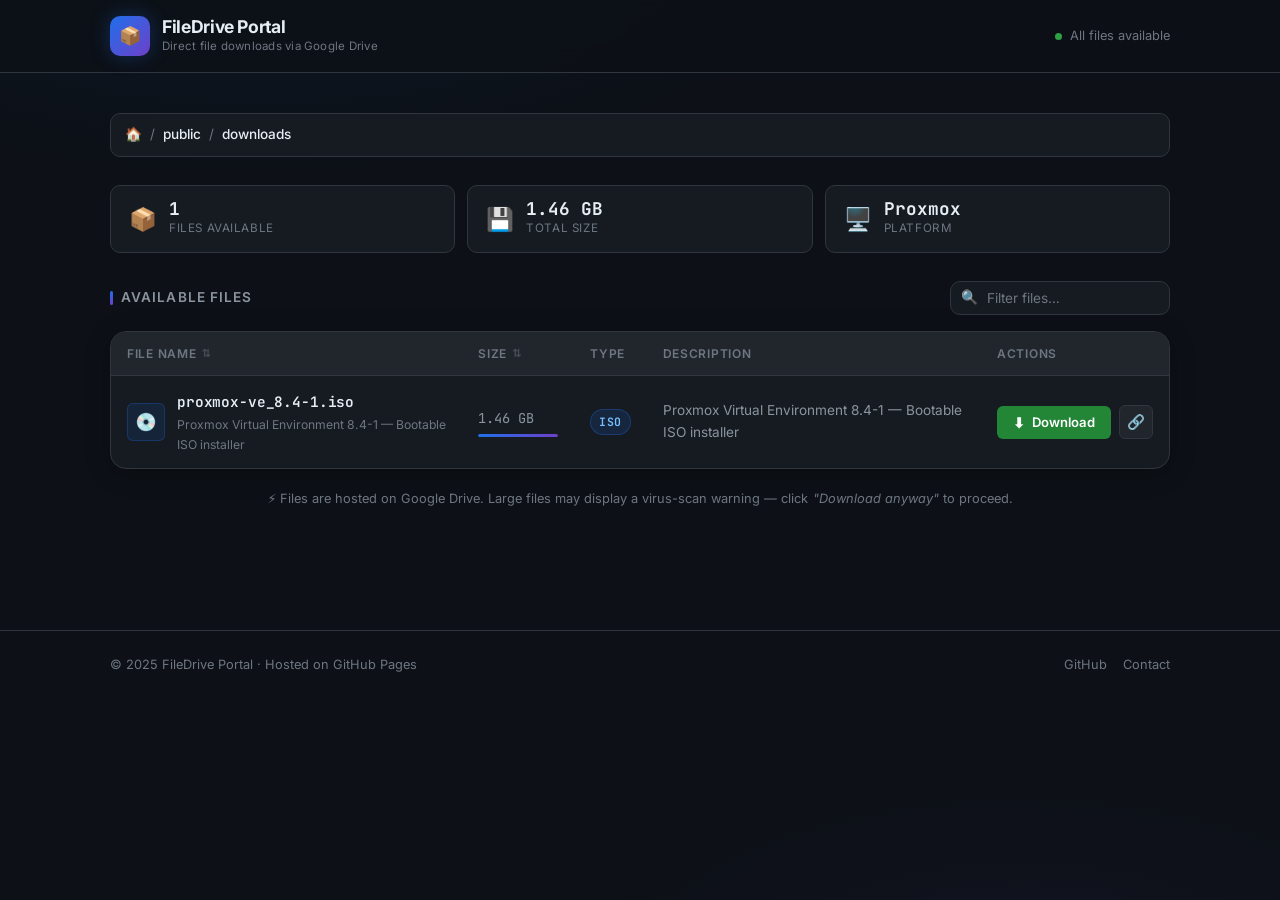
==== index.html @ 07fb058c "Add files via upload" ====
<!DOCTYPE html>
<html lang="en">
<head>
  <!-- ============================================================
       FileDrive Portal — index.html
       A modern HFS-style file download landing page for GitHub Pages
       Files are served via Google Drive direct-download links.

       HOW TO USE:
       1. Upload your files to Google Drive
       2. Share each file → "Anyone with the link"
       3. Copy the File ID from the share URL:
          https://drive.google.com/file/d/FILE_ID/view
       4. Paste FILE_IDs into js/main.js → FILES array
       ============================================================ -->
  <meta charset="UTF-8" />
  <meta name="viewport" content="width=device-width, initial-scale=1.0" />
  <meta http-equiv="X-UA-Compatible" content="IE=edge" />

  <!-- ── SEO ─────────────────────────────────────────────────── -->
  <title>Proxmox ISO — FileDrive Portal</title>
  <meta name="description"
    content="Download Proxmox Virtual Environment 8.4-1 ISO installer. Hosted on Google Drive." />
  <meta name="keywords" content="file download, ISO download, Google Drive, Windows ISO, Ubuntu ISO" />
  <meta name="robots" content="index, follow" />
  <link rel="canonical" href="https://YOUR_USERNAME.github.io/YOUR_REPO/" />

  <!-- ── Open Graph / Social Preview ─────────────────────────── -->
  <meta property="og:type"        content="website" />
  <meta property="og:title"       content="FileDrive Portal — File Downloads" />
  <meta property="og:description" content="Fast file downloads hosted via Google Drive." />
  <meta property="og:url"         content="https://YOUR_USERNAME.github.io/YOUR_REPO/" />

  <!-- ── Favicon (emoji fallback, replace with real icon) ────── -->
  <link rel="icon" href="data:image/svg+xml,<svg xmlns='http://www.w3.org/2000/svg' viewBox='0 0 100 100'><text y='.9em' font-size='90'>📁</text></svg>" />

  <!-- ── Fonts (preconnect for speed) ────────────────────────── -->
  <link rel="preconnect" href="https://fonts.googleapis.com" />
  <link rel="preconnect" href="https://fonts.gstatic.com" crossorigin />

  <!-- ── Stylesheets ──────────────────────────────────────────── -->
  <link rel="stylesheet" href="css/style.css" />
  <link rel="stylesheet" href="css/animations.css" />
</head>

<body>

  <!-- ════════════════════════════════════════════════════════════
       SITE HEADER
  ════════════════════════════════════════════════════════════ -->
  <header class="site-header" role="banner">
    <div class="header-inner">

      <!-- Logo — EVE-NG Images portal -->
      <a href="/" class="logo-area" aria-label="FileDrive Portal Home">
        <div class="logo-icon" aria-hidden="true">📦</div>
        <div class="logo-text">
          <span class="logo-name">FileDrive Portal</span>
          <span class="logo-tagline">Direct file downloads via Google Drive</span>
        </div>
      </a>

      <!-- Live status indicator -->
      <div class="header-meta" aria-label="Server status">
        <span class="status-dot" aria-hidden="true"></span>
        <span>All files available</span>
      </div>

    </div>
  </header><!-- /site-header -->


  <!-- ════════════════════════════════════════════════════════════
       MAIN CONTENT
  ════════════════════════════════════════════════════════════ -->
  <main class="main-content" role="main">
    <div class="page-wrapper">

      <!-- ── Breadcrumb / Path Bar ─────────────────────────── -->
      <nav class="path-bar" aria-label="Current path">
        <span aria-hidden="true">🏠</span>
        <span aria-hidden="true">/</span>
        <span class="path-current">public</span>
        <span aria-hidden="true">/</span>
        <span class="path-current">downloads</span>
      </nav>

      <!-- ── Stats Strip ──────────────────────────────────── -->
      <div class="stats-strip" role="region" aria-label="Repository statistics">

        <div class="stat-card">
          <span class="stat-icon" aria-hidden="true">📦</span>
          <div class="stat-info">
            <span class="stat-value" id="stat-count">1</span>
            <span class="stat-label">Files Available</span>
          </div>
        </div>

        <div class="stat-card">
          <span class="stat-icon" aria-hidden="true">💾</span>
          <div class="stat-info">
            <span class="stat-value" id="stat-size">1.46 GB</span>
            <span class="stat-label">Total Size</span>
          </div>
        </div>

        <div class="stat-card">
          <span class="stat-icon" aria-hidden="true">🖥️</span>
          <div class="stat-info">
            <span class="stat-value">Proxmox</span>
            <span class="stat-label">Platform</span>
          </div>
        </div>

      </div><!-- /stats-strip -->


      <!-- ── Section Header + Search ──────────────────────── -->
      <div class="section-header">
        <h1 class="section-title">Available Files</h1>

        <div class="search-wrap" role="search">
          <span class="search-icon" aria-hidden="true">🔍</span>
          <input
            type="search"
            id="search-input"
            class="search-input"
            placeholder="Filter files…"
            aria-label="Search files"
            autocomplete="off"
            spellcheck="false"
          />
        </div>
      </div>


      <!-- ── File Table ────────────────────────────────────── -->
      <!--
        STRUCTURE NOTE:
        - Table rows are rendered dynamically by js/main.js
        - To add/remove files, edit the FILES array in js/main.js
        - Each row has data-label attrs for mobile card layout
      -->
      <div class="file-table-wrapper" role="region" aria-label="File list">
        <table class="file-table" aria-label="Downloadable files">
          <thead>
            <tr>
              <!-- data-sort enables click-to-sort via main.js -->
              <th scope="col" data-sort="name">
                <div class="th-inner">
                  File Name <span class="sort-icon" aria-hidden="true">⇅</span>
                </div>
              </th>
              <th scope="col" data-sort="size">
                <div class="th-inner">
                  Size <span class="sort-icon" aria-hidden="true">⇅</span>
                </div>
              </th>
              <th scope="col" class="col-type">Type</th>
              <!-- col-desc is hidden on screens < 900px via CSS -->
              <th scope="col" class="col-desc">Description</th>
              <th scope="col">Actions</th>
            </tr>
          </thead>
          <tbody id="file-table-body">
            <!-- Rows inserted here by main.js → populateTable() -->
            <!-- Fallback for JS-disabled browsers: -->
            <tr>
              <td colspan="5" style="text-align:center;padding:32px;color:var(--text-muted);">
                Loading files… (requires JavaScript)
              </td>
            </tr>
          </tbody>
        </table>

        <!-- No search results message -->
        <div class="no-results" id="no-results" role="status" aria-live="polite">
          <div class="nr-icon" aria-hidden="true">🔎</div>
          <p>No files match your search.</p>
        </div>

      </div><!-- /file-table-wrapper -->


      <!-- ── Usage Notice ──────────────────────────────────── -->
      <p style="margin-top:20px;font-size:0.8rem;color:var(--text-muted);text-align:center;">
        ⚡ Files are hosted on Google Drive.
        Large files may display a virus-scan warning — click <em>"Download anyway"</em> to proceed.
      </p>

    </div><!-- /page-wrapper -->
  </main><!-- /main-content -->


  <!-- ════════════════════════════════════════════════════════════
       SITE FOOTER
  ════════════════════════════════════════════════════════════ -->
  <footer class="site-footer" role="contentinfo">
    <div class="footer-inner">
      <span>© 2025 FileDrive Portal · Hosted on GitHub Pages</span>
      <nav class="footer-links" aria-label="Footer links">
        <a href="https://github.com/YOUR_USERNAME/YOUR_REPO" rel="noopener noreferrer">GitHub</a>
        <a href="mailto:your@email.com">Contact</a>
      </nav>
    </div>
  </footer>

  <!-- ── Scripts ──────────────────────────────────────────── -->
  <!-- main.js loaded at end of body for best performance -->
  <script src="js/main.js" defer></script>

</body>
</html>
---- css/style.css ----
/* ============================================================
   FileDrive Portal — style.css
   Modern, dark-themed HFS-style file download portal
   ============================================================ */

/* ── Google Fonts ─────────────────────────────────────────── */
@import url('https://fonts.googleapis.com/css2?family=Inter:wght@300;400;500;600;700&family=JetBrains+Mono:wght@400;500&display=swap');

/* ── CSS Custom Properties (Design Tokens) ────────────────── */
:root {
  /* Colors */
  --bg-primary:      #0d1117;
  --bg-secondary:    #161b22;
  --bg-tertiary:     #21262d;
  --bg-card:         #1c2128;
  --border-color:    #30363d;
  --border-subtle:   #21262d;

  --text-primary:    #e6edf3;
  --text-secondary:  #8b949e;
  --text-muted:      #6e7681;
  --text-accent:     #58a6ff;

  --accent-blue:     #1f6feb;
  --accent-blue-h:   #388bfd;
  --accent-green:    #238636;
  --accent-green-h:  #2ea043;
  --accent-purple:   #6e40c9;
  --accent-orange:   #d29922;

  --glow-blue:       rgba(31, 111, 235, 0.3);
  --glow-green:      rgba(35, 134, 54, 0.4);

  /* Spacing */
  --radius-sm:  6px;
  --radius-md:  10px;
  --radius-lg:  16px;
  --radius-xl:  24px;

  /* Transitions */
  --transition-fast:   150ms ease;
  --transition-base:   250ms ease;
  --transition-slow:   400ms ease;
}

/* ── Reset & Base ─────────────────────────────────────────── */
*, *::before, *::after {
  box-sizing: border-box;
  margin: 0;
  padding: 0;
}

html {
  scroll-behavior: smooth;
  font-size: 16px;
}

body {
  font-family: 'Inter', system-ui, -apple-system, sans-serif;
  background-color: var(--bg-primary);
  color: var(--text-primary);
  min-height: 100vh;
  line-height: 1.6;
  -webkit-font-smoothing: antialiased;
}

a {
  color: var(--text-accent);
  text-decoration: none;
  transition: color var(--transition-fast);
}

a:hover { color: #79c0ff; }

/* ── Animated Background ──────────────────────────────────── */
body::before {
  content: '';
  position: fixed;
  inset: 0;
  background:
    radial-gradient(ellipse 80% 50% at 20% -10%, rgba(31,111,235,0.08) 0%, transparent 60%),
    radial-gradient(ellipse 60% 40% at 80% 110%, rgba(110,64,201,0.06) 0%, transparent 60%);
  pointer-events: none;
  z-index: 0;
}

/* ── Layout Wrapper ───────────────────────────────────────── */
.page-wrapper {
  position: relative;
  z-index: 1;
  max-width: 1100px;
  margin: 0 auto;
  padding: 0 20px;
}

/* ── Site Header ──────────────────────────────────────────── */
.site-header {
  border-bottom: 1px solid var(--border-color);
  background: rgba(13, 17, 23, 0.85);
  backdrop-filter: blur(12px);
  -webkit-backdrop-filter: blur(12px);
  position: sticky;
  top: 0;
  z-index: 100;
}

.header-inner {
  max-width: 1100px;
  margin: 0 auto;
  padding: 16px 20px;
  display: flex;
  align-items: center;
  justify-content: space-between;
  gap: 16px;
}

/* Logo area */
.logo-area {
  display: flex;
  align-items: center;
  gap: 12px;
  text-decoration: none;
}

.logo-icon {
  width: 40px;
  height: 40px;
  background: linear-gradient(135deg, var(--accent-blue) 0%, var(--accent-purple) 100%);
  border-radius: var(--radius-md);
  display: flex;
  align-items: center;
  justify-content: center;
  font-size: 18px;
  flex-shrink: 0;
  box-shadow: 0 0 20px var(--glow-blue);
}

.logo-text {
  display: flex;
  flex-direction: column;
}

.logo-name {
  font-size: 1.1rem;
  font-weight: 700;
  color: var(--text-primary);
  letter-spacing: -0.02em;
  line-height: 1.2;
}

.logo-tagline {
  font-size: 0.72rem;
  color: var(--text-muted);
  font-weight: 400;
  letter-spacing: 0.02em;
}

/* Header meta */
.header-meta {
  display: flex;
  align-items: center;
  gap: 8px;
  font-size: 0.8rem;
  color: var(--text-muted);
}

.status-dot {
  width: 7px;
  height: 7px;
  background: var(--accent-green-h);
  border-radius: 50%;
  animation: pulse-dot 2.5s ease-in-out infinite;
}

@keyframes pulse-dot {
  0%, 100% { opacity: 1; box-shadow: 0 0 0 0 rgba(46, 160, 67, 0.6); }
  50%       { opacity: 0.8; box-shadow: 0 0 0 5px rgba(46, 160, 67, 0); }
}

/* ── Main Content ─────────────────────────────────────────── */
.main-content {
  padding: 40px 0 80px;
}

/* ── Breadcrumb / Path Bar ────────────────────────────────── */
.path-bar {
  display: flex;
  align-items: center;
  gap: 8px;
  margin-bottom: 28px;
  font-size: 0.85rem;
  color: var(--text-secondary);
  padding: 10px 14px;
  background: var(--bg-secondary);
  border: 1px solid var(--border-color);
  border-radius: var(--radius-md);
}

.path-bar span { color: var(--text-muted); }
.path-bar .path-current { color: var(--text-primary); font-weight: 500; }

/* ── Stats Strip ──────────────────────────────────────────── */
.stats-strip {
  display: grid;
  grid-template-columns: repeat(auto-fit, minmax(160px, 1fr));
  gap: 12px;
  margin-bottom: 28px;
}

.stat-card {
  background: var(--bg-secondary);
  border: 1px solid var(--border-color);
  border-radius: var(--radius-md);
  padding: 14px 18px;
  display: flex;
  align-items: center;
  gap: 12px;
  transition: border-color var(--transition-base), transform var(--transition-base);
}

.stat-card:hover {
  border-color: var(--accent-blue);
  transform: translateY(-1px);
}

.stat-icon {
  font-size: 1.4rem;
  flex-shrink: 0;
}

.stat-info { display: flex; flex-direction: column; }
.stat-value {
  font-size: 1.1rem;
  font-weight: 700;
  color: var(--text-primary);
  line-height: 1;
  font-family: 'JetBrains Mono', monospace;
}
.stat-label {
  font-size: 0.73rem;
  color: var(--text-muted);
  margin-top: 2px;
  text-transform: uppercase;
  letter-spacing: 0.05em;
}

/* ── Section Header ───────────────────────────────────────── */
.section-header {
  display: flex;
  align-items: center;
  justify-content: space-between;
  margin-bottom: 16px;
  flex-wrap: wrap;
  gap: 12px;
}

.section-title {
  font-size: 0.85rem;
  font-weight: 600;
  color: var(--text-secondary);
  text-transform: uppercase;
  letter-spacing: 0.08em;
  display: flex;
  align-items: center;
  gap: 8px;
}

.section-title::before {
  content: '';
  display: inline-block;
  width: 3px;
  height: 14px;
  background: linear-gradient(to bottom, var(--accent-blue), var(--accent-purple));
  border-radius: 2px;
}

/* Search input */
.search-wrap {
  position: relative;
}

.search-input {
  background: var(--bg-secondary);
  border: 1px solid var(--border-color);
  border-radius: var(--radius-md);
  color: var(--text-primary);
  font-size: 0.85rem;
  font-family: 'Inter', sans-serif;
  padding: 8px 12px 8px 36px;
  width: 220px;
  transition: border-color var(--transition-fast), box-shadow var(--transition-fast);
  outline: none;
}

.search-input:focus {
  border-color: var(--accent-blue);
  box-shadow: 0 0 0 3px var(--glow-blue);
}

.search-input::placeholder { color: var(--text-muted); }

.search-icon {
  position: absolute;
  left: 11px;
  top: 50%;
  transform: translateY(-50%);
  font-size: 0.85rem;
  color: var(--text-muted);
  pointer-events: none;
}

/* ── File Table ───────────────────────────────────────────── */
.file-table-wrapper {
  background: var(--bg-secondary);
  border: 1px solid var(--border-color);
  border-radius: var(--radius-lg);
  overflow: hidden;
  box-shadow: 0 4px 24px rgba(0,0,0,0.3);
}

.file-table {
  width: 100%;
  border-collapse: collapse;
  font-size: 0.9rem;
}

/* Table Head */
.file-table thead {
  background: var(--bg-tertiary);
  border-bottom: 1px solid var(--border-color);
}

.file-table thead th {
  padding: 12px 16px;
  text-align: left;
  font-size: 0.75rem;
  font-weight: 600;
  color: var(--text-muted);
  text-transform: uppercase;
  letter-spacing: 0.06em;
  white-space: nowrap;
  cursor: pointer;
  user-select: none;
  transition: color var(--transition-fast);
}

.file-table thead th:hover { color: var(--text-primary); }

.file-table thead th .th-inner {
  display: flex;
  align-items: center;
  gap: 5px;
}

.sort-icon { font-size: 0.7rem; opacity: 0.5; }

/* Table Body Rows */
.file-table tbody tr {
  border-bottom: 1px solid var(--border-subtle);
  transition: background var(--transition-fast);
  cursor: default;
}

.file-table tbody tr:last-child { border-bottom: none; }

.file-table tbody tr:hover {
  background: rgba(255,255,255,0.03);
}

.file-table tbody td {
  padding: 14px 16px;
  vertical-align: middle;
}

/* ── File Name Cell ───────────────────────────────────────── */
.file-name-cell {
  display: flex;
  align-items: center;
  gap: 12px;
}

.file-icon-wrap {
  width: 38px;
  height: 38px;
  border-radius: var(--radius-sm);
  display: flex;
  align-items: center;
  justify-content: center;
  font-size: 1.1rem;
  flex-shrink: 0;
}

/* Icon color variants by type */
.file-icon-wrap.type-iso {
  background: rgba(31,111,235,0.12);
  border: 1px solid rgba(31,111,235,0.25);
}
.file-icon-wrap.type-zip {
  background: rgba(210,153,34,0.12);
  border: 1px solid rgba(210,153,34,0.25);
}
.file-icon-wrap.type-archive {
  background: rgba(110,64,201,0.12);
  border: 1px solid rgba(110,64,201,0.25);
}
.file-icon-wrap.type-generic {
  background: rgba(139,148,158,0.12);
  border: 1px solid rgba(139,148,158,0.2);
}

.file-info { display: flex; flex-direction: column; gap: 2px; }

.file-name {
  font-weight: 600;
  color: var(--text-primary);
  font-size: 0.9rem;
  font-family: 'JetBrains Mono', monospace;
  letter-spacing: -0.01em;
}

.file-desc {
  font-size: 0.76rem;
  color: var(--text-muted);
  font-family: 'Inter', sans-serif;
  font-weight: 400;
}

/* ── Size Cell ────────────────────────────────────────────── */
.file-size {
  font-family: 'JetBrains Mono', monospace;
  font-size: 0.85rem;
  color: var(--text-secondary);
  white-space: nowrap;
}

/* ── Type Badge ───────────────────────────────────────────── */
.type-badge {
  display: inline-flex;
  align-items: center;
  padding: 3px 8px;
  border-radius: 20px;
  font-size: 0.72rem;
  font-weight: 600;
  font-family: 'JetBrains Mono', monospace;
  letter-spacing: 0.04em;
  text-transform: uppercase;
}

.type-badge.iso {
  background: rgba(31,111,235,0.15);
  color: #79c0ff;
  border: 1px solid rgba(31,111,235,0.3);
}
.type-badge.zip {
  background: rgba(210,153,34,0.15);
  color: #e3b341;
  border: 1px solid rgba(210,153,34,0.3);
}
.type-badge.archive {
  background: rgba(110,64,201,0.15);
  color: #b392f0;
  border: 1px solid rgba(110,64,201,0.3);
}

/* ── Action Buttons Cell ──────────────────────────────────── */
.actions-cell {
  display: flex;
  align-items: center;
  gap: 8px;
  flex-wrap: nowrap;
}

/* Download Button */
.btn-download {
  display: inline-flex;
  align-items: center;
  gap: 7px;
  padding: 8px 16px;
  background: var(--accent-green);
  color: #fff;
  border: none;
  border-radius: var(--radius-sm);
  font-size: 0.82rem;
  font-weight: 600;
  font-family: 'Inter', sans-serif;
  cursor: pointer;
  text-decoration: none;
  white-space: nowrap;
  position: relative;
  overflow: hidden;
  transition:
    background var(--transition-fast),
    box-shadow var(--transition-base),
    transform var(--transition-fast);
}

/* Shine sweep on hover */
.btn-download::before {
  content: '';
  position: absolute;
  top: 0; left: -100%;
  width: 60%;
  height: 100%;
  background: linear-gradient(90deg, transparent, rgba(255,255,255,0.15), transparent);
  transition: left var(--transition-slow);
}

.btn-download:hover {
  background: var(--accent-green-h);
  box-shadow: 0 0 18px var(--glow-green), 0 4px 12px rgba(0,0,0,0.3);
  transform: translateY(-1px);
  color: #fff;
}

.btn-download:hover::before { left: 150%; }

.btn-download:active {
  transform: translateY(0);
  box-shadow: none;
}

.btn-download .btn-icon { font-size: 0.9rem; }

/* Copy Link Button */
.btn-copy {
  display: inline-flex;
  align-items: center;
  justify-content: center;
  width: 34px;
  height: 34px;
  background: var(--bg-tertiary);
  color: var(--text-secondary);
  border: 1px solid var(--border-color);
  border-radius: var(--radius-sm);
  font-size: 0.9rem;
  cursor: pointer;
  transition:
    background var(--transition-fast),
    color var(--transition-fast),
    border-color var(--transition-fast),
    transform var(--transition-fast);
  position: relative;
  flex-shrink: 0;
}

.btn-copy:hover {
  background: var(--bg-card);
  color: var(--text-accent);
  border-color: var(--accent-blue);
  transform: scale(1.05);
}

.btn-copy:active { transform: scale(0.95); }

/* Tooltip for copy */
.btn-copy .tooltip {
  position: absolute;
  bottom: calc(100% + 8px);
  left: 50%;
  transform: translateX(-50%) scale(0.8);
  background: var(--bg-tertiary);
  border: 1px solid var(--border-color);
  color: var(--text-primary);
  font-size: 0.72rem;
  font-family: 'Inter', sans-serif;
  padding: 4px 8px;
  border-radius: var(--radius-sm);
  white-space: nowrap;
  pointer-events: none;
  opacity: 0;
  transition: opacity var(--transition-fast), transform var(--transition-fast);
}

.btn-copy .tooltip::after {
  content: '';
  position: absolute;
  top: 100%;
  left: 50%;
  transform: translateX(-50%);
  border: 5px solid transparent;
  border-top-color: var(--border-color);
}

.btn-copy:hover .tooltip,
.btn-copy.copied .tooltip {
  opacity: 1;
  transform: translateX(-50%) scale(1);
}

.btn-copy.copied {
  color: var(--accent-green-h);
  border-color: var(--accent-green);
}

/* ── Progress Bar (visual only) ───────────────────────────── */
.size-bar-wrap {
  margin-top: 4px;
  height: 3px;
  background: var(--bg-tertiary);
  border-radius: 2px;
  overflow: hidden;
  width: 80px;
}

.size-bar {
  height: 100%;
  border-radius: 2px;
  background: linear-gradient(90deg, var(--accent-blue), var(--accent-purple));
  transition: width var(--transition-slow);
}

/* ── No Results ───────────────────────────────────────────── */
.no-results {
  text-align: center;
  padding: 48px 20px;
  color: var(--text-muted);
  display: none;
}

.no-results .nr-icon { font-size: 2.5rem; margin-bottom: 12px; }
.no-results p { font-size: 0.9rem; }

/* ── Footer ───────────────────────────────────────────────── */
.site-footer {
  border-top: 1px solid var(--border-color);
  padding: 24px 0;
  margin-top: 40px;
}

.footer-inner {
  max-width: 1100px;
  margin: 0 auto;
  padding: 0 20px;
  display: flex;
  align-items: center;
  justify-content: space-between;
  flex-wrap: wrap;
  gap: 12px;
  font-size: 0.8rem;
  color: var(--text-muted);
}

.footer-links {
  display: flex;
  align-items: center;
  gap: 16px;
}

.footer-links a {
  color: var(--text-muted);
  transition: color var(--transition-fast);
}

.footer-links a:hover { color: var(--text-accent); }

/* ── Toast Notification ───────────────────────────────────── */
.toast {
  position: fixed;
  bottom: 28px;
  right: 28px;
  background: var(--bg-tertiary);
  border: 1px solid var(--accent-green);
  color: var(--text-primary);
  padding: 12px 18px;
  border-radius: var(--radius-md);
  font-size: 0.85rem;
  display: flex;
  align-items: center;
  gap: 8px;
  z-index: 999;
  box-shadow: 0 8px 32px rgba(0,0,0,0.5), 0 0 12px var(--glow-green);
  transform: translateY(80px);
  opacity: 0;
  transition: transform var(--transition-base), opacity var(--transition-base);
  pointer-events: none;
}

.toast.show {
  transform: translateY(0);
  opacity: 1;
}

/* ── Responsive ───────────────────────────────────────────── */

/* Hide description on medium screens */
@media (max-width: 900px) {
  .col-desc { display: none; }
}

/* Collapse table on mobile → card layout */
@media (max-width: 640px) {
  .file-table, .file-table thead, .file-table tbody,
  .file-table tr, .file-table td, .file-table th {
    display: block;
    width: 100%;
  }

  .file-table thead { display: none; } /* hide header row */

  .file-table tbody tr {
    border: 1px solid var(--border-color);
    border-radius: var(--radius-md);
    margin-bottom: 12px;
    padding: 14px;
    background: var(--bg-card);
  }

  .file-table tbody tr:hover { background: var(--bg-card); }

  .file-table tbody td {
    padding: 6px 0;
    border: none;
  }

  /* Show label before each cell on mobile */
  .file-table tbody td::before {
    content: attr(data-label);
    display: block;
    font-size: 0.7rem;
    color: var(--text-muted);
    text-transform: uppercase;
    letter-spacing: 0.06em;
    margin-bottom: 3px;
  }

  .file-table-wrapper {
    background: transparent;
    border: none;
    box-shadow: none;
  }

  .search-input { width: 100%; }
  .section-header { flex-direction: column; align-items: flex-start; }
  .search-wrap { width: 100%; }

  .stats-strip { grid-template-columns: 1fr 1fr; }

  .header-meta { display: none; }

  .actions-cell { flex-wrap: wrap; }
}

@media (max-width: 400px) {
  .stats-strip { grid-template-columns: 1fr; }
}

/* ── Scrollbar Styling ────────────────────────────────────── */
::-webkit-scrollbar { width: 8px; height: 8px; }
::-webkit-scrollbar-track { background: var(--bg-primary); }
::-webkit-scrollbar-thumb {
  background: var(--border-color);
  border-radius: 4px;
}
::-webkit-scrollbar-thumb:hover { background: var(--text-muted); }

/* ── Utility ──────────────────────────────────────────────── */
.hidden { display: none !important; }
---- css/animations.css ----
/* ============================================================
   FileDrive Portal — animations.css
   Keyframe animations & entrance effects
   ============================================================ */

/* ── Row Entrance Animation ───────────────────────────────── */
@keyframes row-in {
  from {
    opacity: 0;
    transform: translateY(10px);
  }
  to {
    opacity: 1;
    transform: translateY(0);
  }
}

/* Applied per-row via JS data-index for staggered effect */
.file-row {
  animation: row-in 0.4s ease both;
}

.file-row:nth-child(1) { animation-delay: 0.05s; }
.file-row:nth-child(2) { animation-delay: 0.10s; }
.file-row:nth-child(3) { animation-delay: 0.15s; }
.file-row:nth-child(4) { animation-delay: 0.20s; }
.file-row:nth-child(5) { animation-delay: 0.25s; }
.file-row:nth-child(6) { animation-delay: 0.30s; }
.file-row:nth-child(7) { animation-delay: 0.35s; }
.file-row:nth-child(8) { animation-delay: 0.40s; }

/* ── Stats Card Entrance ──────────────────────────────────── */
@keyframes card-in {
  from { opacity: 0; transform: translateY(16px) scale(0.97); }
  to   { opacity: 1; transform: translateY(0)    scale(1); }
}

.stat-card {
  animation: card-in 0.5s ease both;
}

.stat-card:nth-child(1) { animation-delay: 0.0s; }
.stat-card:nth-child(2) { animation-delay: 0.08s; }
.stat-card:nth-child(3) { animation-delay: 0.16s; }

/* ── Header fade-in ───────────────────────────────────────── */
@keyframes fade-down {
  from { opacity: 0; transform: translateY(-10px); }
  to   { opacity: 1; transform: translateY(0); }
}

.site-header { animation: fade-down 0.4s ease both; }
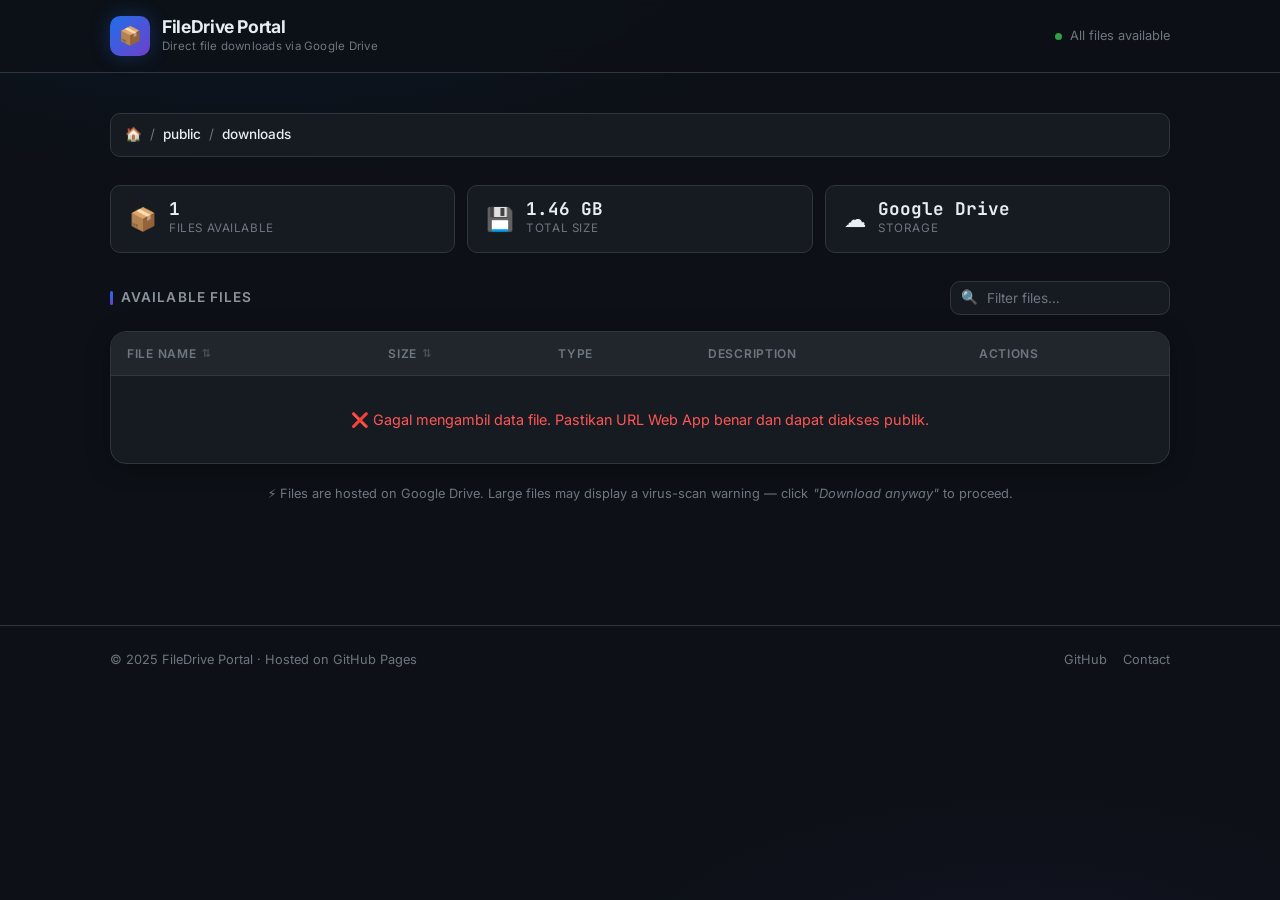
==== commit f1128106: "Add complete documentation" ====
--- a/index.html
+++ b/index.html
@@ -1,5 +1,6 @@
 <!DOCTYPE html>
 <html lang="en">
+
 <head>
   <!-- ============================================================
        FileDrive Portal — index.html
@@ -18,21 +19,22 @@
   <meta http-equiv="X-UA-Compatible" content="IE=edge" />
 
   <!-- ── SEO ─────────────────────────────────────────────────── -->
-  <title>Proxmox ISO — FileDrive Portal</title>
+  <title>FileDrive Portal</title>
   <meta name="description"
-    content="Download Proxmox Virtual Environment 8.4-1 ISO installer. Hosted on Google Drive." />
-  <meta name="keywords" content="file download, ISO download, Google Drive, Windows ISO, Ubuntu ISO" />
+    content="Download files easily and quickly. Hosted on Google Drive." />
+  <meta name="keywords" content="file download, Google Drive, public drive, shared files" />
   <meta name="robots" content="index, follow" />
   <link rel="canonical" href="https://YOUR_USERNAME.github.io/YOUR_REPO/" />
 
   <!-- ── Open Graph / Social Preview ─────────────────────────── -->
-  <meta property="og:type"        content="website" />
-  <meta property="og:title"       content="FileDrive Portal — File Downloads" />
+  <meta property="og:type" content="website" />
+  <meta property="og:title" content="FileDrive Portal — File Downloads" />
   <meta property="og:description" content="Fast file downloads hosted via Google Drive." />
-  <meta property="og:url"         content="https://YOUR_USERNAME.github.io/YOUR_REPO/" />
+  <meta property="og:url" content="https://YOUR_USERNAME.github.io/YOUR_REPO/" />
 
   <!-- ── Favicon (emoji fallback, replace with real icon) ────── -->
-  <link rel="icon" href="data:image/svg+xml,<svg xmlns='http://www.w3.org/2000/svg' viewBox='0 0 100 100'><text y='.9em' font-size='90'>📁</text></svg>" />
+  <link rel="icon"
+    href="data:image/svg+xml,<svg xmlns='http://www.w3.org/2000/svg' viewBox='0 0 100 100'><text y='.9em' font-size='90'>📁</text></svg>" />
 
   <!-- ── Fonts (preconnect for speed) ────────────────────────── -->
   <link rel="preconnect" href="https://fonts.googleapis.com" />
@@ -105,10 +107,10 @@
         </div>
 
         <div class="stat-card">
-          <span class="stat-icon" aria-hidden="true">🖥️</span>
+          <span class="stat-icon" aria-hidden="true">☁️</span>
           <div class="stat-info">
-            <span class="stat-value">Proxmox</span>
-            <span class="stat-label">Platform</span>
+            <span class="stat-value">Google Drive</span>
+            <span class="stat-label">Storage</span>
           </div>
         </div>
 
@@ -121,15 +123,8 @@
 
         <div class="search-wrap" role="search">
           <span class="search-icon" aria-hidden="true">🔍</span>
-          <input
-            type="search"
-            id="search-input"
-            class="search-input"
-            placeholder="Filter files…"
-            aria-label="Search files"
-            autocomplete="off"
-            spellcheck="false"
-          />
+          <input type="search" id="search-input" class="search-input" placeholder="Filter files…"
+            aria-label="Search files" autocomplete="off" spellcheck="false" />
         </div>
       </div>
 
@@ -210,4 +205,5 @@
   <script src="js/main.js" defer></script>
 
 </body>
-</html>
+
+</html>
